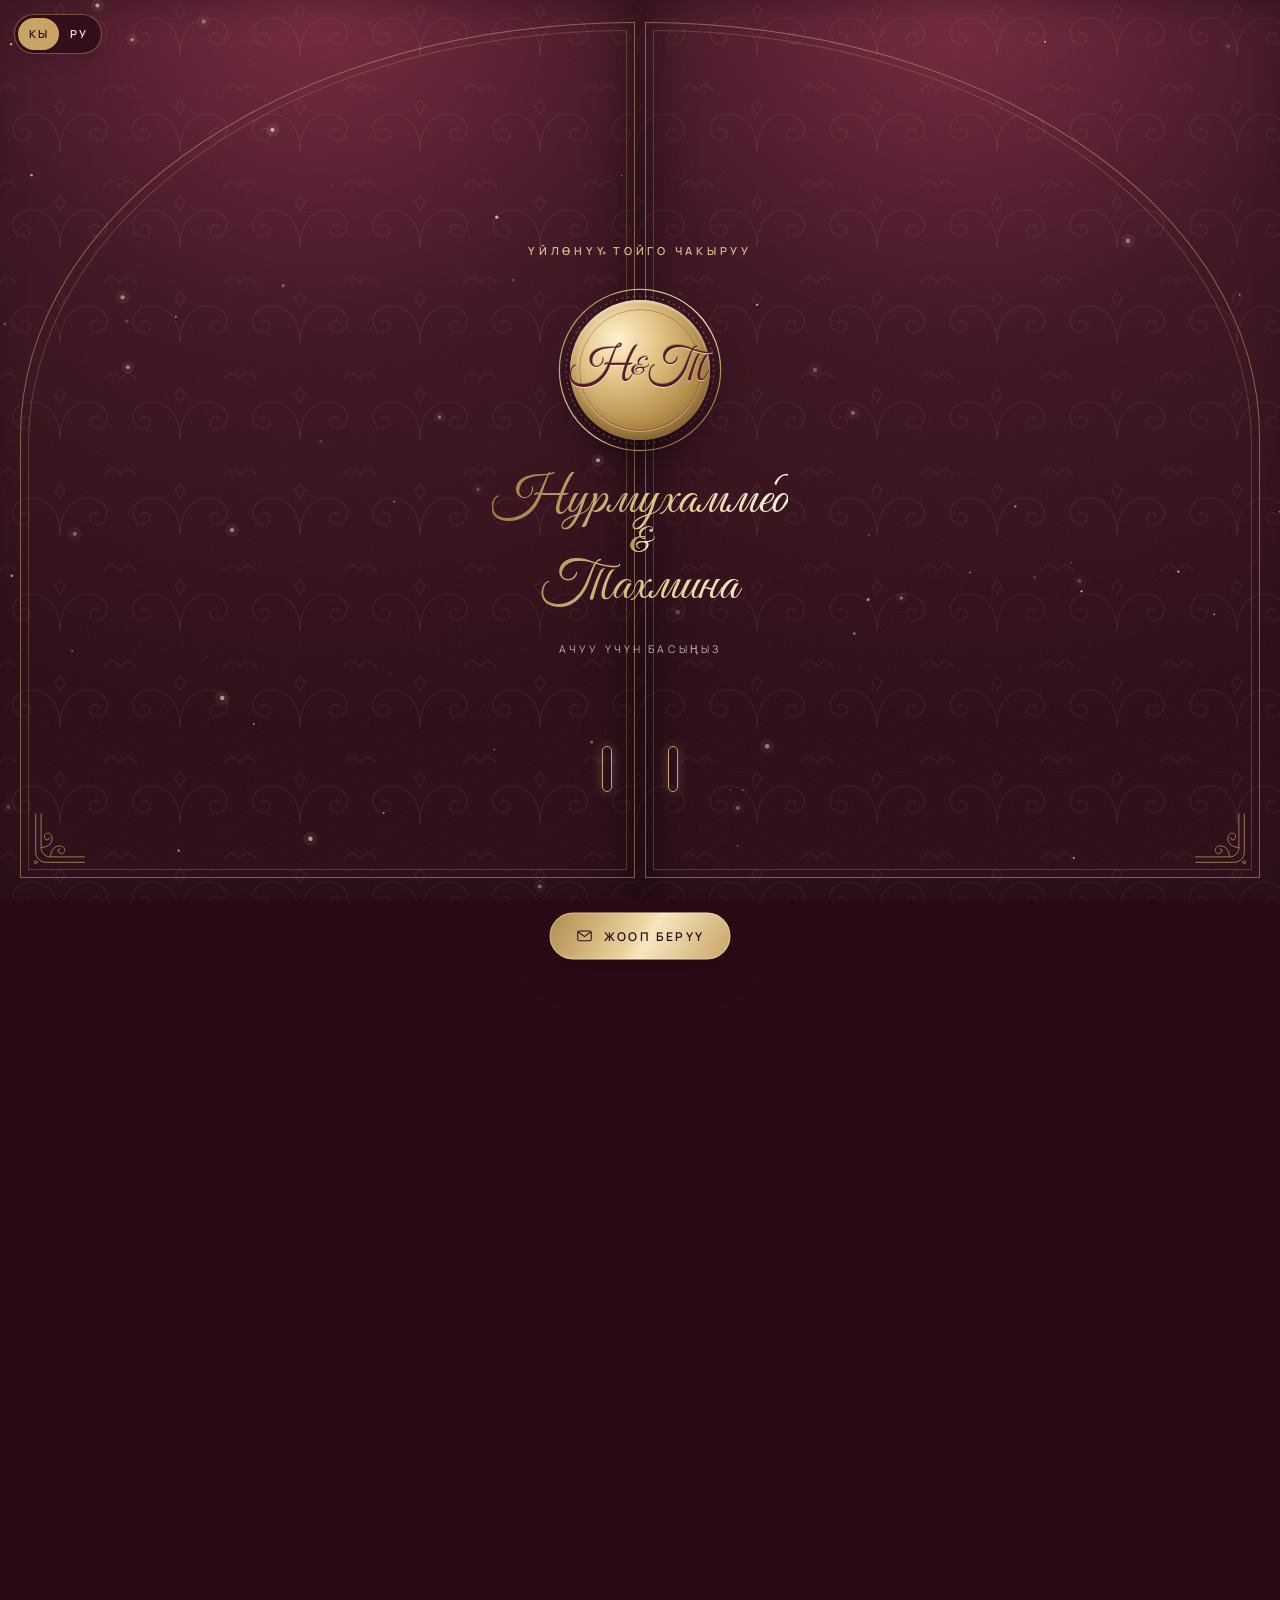
==== v1/index.html @ 1dcaf530 "Make «Гүл» the main page; «Жибек» moves to /v1/ - root index.html/style.css is now the blush-and-flo" ====
<!DOCTYPE html>
<html lang="ky">
<head>
  <meta charset="UTF-8">
  <meta name="viewport" content="width=device-width, initial-scale=1.0, viewport-fit=cover">
  <meta name="theme-color" content="#3d1220">
  <title>Нурмухаммед &amp; Тахмина — Үйлөнүү той</title>
  <meta name="description" content="Сиздерди Нурмухаммед жана Тахминанын үйлөнүү тоюна чакырабыз! 7-ноябрь 2026-жыл, ишемби, саат 17:00. «Жетиген» рестораны.">
  <meta property="og:title" content="Нурмухаммед & Тахмина — Үйлөнүү той чакыруусу">
  <meta property="og:description" content="7-ноябрь 2026-жыл, саат 17:00 · «Жетиген» рестораны. Чакырууну ачуу үчүн шилтемени басыңыз.">
  <meta property="og:type" content="website">
  <meta property="og:url" content="https://magamed56.github.io/nurmuhammed-tahmina/v1/">
  <meta property="og:image" content="https://magamed56.github.io/nurmuhammed-tahmina/assets/og.jpg">
  <meta property="og:image:width" content="1080"><meta property="og:image:height" content="1080"><meta property="og:image:type" content="image/jpeg">
  <meta name="twitter:card" content="summary_large_image">
  <link rel="icon" href="data:image/svg+xml,<svg xmlns='http://www.w3.org/2000/svg' viewBox='0 0 100 100'><text y='.9em' font-size='90'>💍</text></svg>">
  <link rel="preconnect" href="https://fonts.googleapis.com">
  <link rel="preconnect" href="https://fonts.gstatic.com" crossorigin>
  <link href="https://fonts.googleapis.com/css2?family=Cormorant+Garamond:ital,wght@0,400;0,500;0,600;1,400;1,500&family=Great+Vibes&family=Manrope:wght@400;500;600&display=swap" rel="stylesheet">
  <link rel="stylesheet" href="style.css?v=__V__">
</head>
<body>

  <!-- ===== Оймо-чийме, белгилер / Орнаменты и иконки ===== -->
  <svg width="0" height="0" style="position:absolute" aria-hidden="true">
    <defs>
      <linearGradient id="g-gold" x1="0" y1="0" x2="1" y2="1">
        <stop offset="0" stop-color="#9c7840"/><stop offset=".35" stop-color="#e7cd92"/><stop offset=".55" stop-color="#f7e8c4"/><stop offset=".75" stop-color="#c9a464"/><stop offset="1" stop-color="#8f6c36"/>
      </linearGradient>
      <!-- Кочкор мүйүз / «бараний рог» -->
      <symbol id="horn" viewBox="0 0 120 64">
        <g fill="none" stroke="currentColor" stroke-width="2" stroke-linecap="round" stroke-linejoin="round">
          <path d="M60 54 C60 32 72 18 88 18 C102 18 110 28 106 38 C102 47 90 46 90 38 C90 32 97 31 99 35"/>
          <path d="M60 54 C60 32 48 18 32 18 C18 18 10 28 14 38 C18 47 30 46 30 38 C30 32 23 31 21 35"/>
          <path d="M60 4 L65 11 L60 18 L55 11 Z"/>
          <path d="M60 54 L60 62"/>
          <path d="M60 30 C66 34 72 34 76 30 M60 30 C54 34 48 34 44 30"/>
        </g>
      </symbol>
      <!-- Бурч / Угловой орнамент -->
      <symbol id="corner" viewBox="0 0 80 80">
        <g fill="none" stroke="currentColor" stroke-width="1.4" stroke-linecap="round">
          <path d="M4 76 L4 20 C4 10 10 4 20 4 L76 4"/>
          <path d="M12 76 L12 26 C12 18 18 12 26 12 L76 12"/>
          <path d="M12 26 C24 26 30 34 28 42 C26 50 16 48 17 41 C18 36 24 36 24 40"/>
          <path d="M26 12 C26 24 34 30 42 28 C50 26 48 16 41 17 C36 18 36 24 40 24"/>
          <circle cx="4" cy="4" r="2"/>
        </g>
      </symbol>
      <!-- Түндүк / Тюндюк -->
      <symbol id="rays" viewBox="0 0 200 200"><g id="rays-g" fill="none" stroke="currentColor" stroke-linecap="round" stroke-width="1.2"></g></symbol>
      <symbol id="tunduk" viewBox="0 0 200 200">
        <g fill="none" stroke="currentColor" stroke-linecap="round">
          <circle cx="100" cy="100" r="44" stroke-width="2.2"/>
          <circle cx="100" cy="100" r="37" stroke-width="1.2"/>
          <g stroke-width="2">
            <path d="M66 88 Q100 78 134 88"/><path d="M63 100 Q100 90 137 100"/><path d="M66 112 Q100 102 134 112"/>
            <path d="M88 66 Q78 100 88 134"/><path d="M100 63 Q90 100 100 137"/><path d="M112 66 Q102 100 112 134"/>
          </g>
        </g>
      </symbol>
      <symbol id="i-clock" viewBox="0 0 24 24"><g fill="none" stroke="currentColor" stroke-width="1.4" stroke-linecap="round" stroke-linejoin="round"><circle cx="12" cy="12" r="9"/><path d="M12 7v5l3.2 2"/></g></symbol>
      <symbol id="i-flower" viewBox="0 0 24 24"><g fill="none" stroke="currentColor" stroke-width="1.3" stroke-linecap="round"><ellipse cx="12" cy="4.6" rx="2.9" ry="3.9"/><ellipse cx="12" cy="4.6" rx="2.9" ry="3.9" transform="rotate(72 12 10)"/><ellipse cx="12" cy="4.6" rx="2.9" ry="3.9" transform="rotate(144 12 10)"/><ellipse cx="12" cy="4.6" rx="2.9" ry="3.9" transform="rotate(216 12 10)"/><ellipse cx="12" cy="4.6" rx="2.9" ry="3.9" transform="rotate(288 12 10)"/><circle cx="12" cy="10" r="1.8"/><path d="M12 17v6M12 20.5c1.5-1.8 3.2-2.2 4.5-1.8"/></g></symbol>
      <symbol id="i-camera" viewBox="0 0 24 24"><g fill="none" stroke="currentColor" stroke-width="1.4" stroke-linecap="round" stroke-linejoin="round"><rect x="3" y="7" width="18" height="13" rx="3"/><path d="M8.5 7l1.4-2.5h4.2L15.5 7"/><circle cx="12" cy="13.5" r="3.6"/></g></symbol>
      <symbol id="i-heart" viewBox="0 0 24 24"><path fill="none" stroke="currentColor" stroke-width="1.4" stroke-linejoin="round" d="M12 20s-7.5-4.6-7.5-10.2A4.2 4.2 0 0 1 12 7.4a4.2 4.2 0 0 1 7.5 2.4C19.5 15.4 12 20 12 20z"/></symbol>
      <symbol id="i-rings" viewBox="0 0 24 24"><g fill="none" stroke="currentColor" stroke-width="1.4"><circle cx="9" cy="14" r="5.5"/><circle cx="15" cy="14" r="5.5"/><path d="M7.5 5.5 9 3.5l1.5 2" stroke-linejoin="round"/></g></symbol>
      <symbol id="i-letter" viewBox="0 0 24 24"><g fill="none" stroke="currentColor" stroke-width="1.4" stroke-linejoin="round"><rect x="3" y="6" width="18" height="13" rx="2"/><path d="M3.5 7l8.5 6.5L20.5 7"/></g></symbol>
      <symbol id="i-gift" viewBox="0 0 24 24"><g fill="none" stroke="currentColor" stroke-width="1.4" stroke-linejoin="round"><rect x="4" y="10" width="16" height="10" rx="1"/><rect x="3" y="7" width="18" height="3" rx="1"/><path d="M12 7v13M12 7c-1.5-3.5-6-3.5-5 0M12 7c1.5-3.5 6-3.5 5 0"/></g></symbol>
      <symbol id="i-music" viewBox="0 0 24 24"><g fill="none" stroke="currentColor" stroke-width="1.4" stroke-linecap="round"><path d="M9 18V6l10-2v12"/><circle cx="7" cy="18" r="2"/><circle cx="17" cy="16" r="2"/></g></symbol>
      <symbol id="i-dress" viewBox="0 0 24 24"><path fill="none" stroke="currentColor" stroke-width="1.4" stroke-linejoin="round" d="M9.5 3h5l-1 4.5L18 20.5H6l4.5-13z"/></symbol>
      <symbol id="i-pin" viewBox="0 0 24 24"><g fill="none" stroke="currentColor" stroke-width="1.4" stroke-linejoin="round"><path d="M12 21s-7-6.2-7-11a7 7 0 0 1 14 0c0 4.8-7 11-7 11z"/><circle cx="12" cy="10" r="2.5"/></g></symbol>
      <symbol id="i-cal" viewBox="0 0 24 24"><g fill="none" stroke="currentColor" stroke-width="1.4" stroke-linecap="round"><rect x="3" y="5" width="18" height="16" rx="2"/><path d="M3 10h18M8 3v4M16 3v4"/></g></symbol>
      <symbol id="i-send" viewBox="0 0 24 24"><path fill="none" stroke="currentColor" stroke-width="1.4" stroke-linejoin="round" d="M21 3 10 14M21 3l-7 18-4-7-7-4z"/></symbol>
    </defs>
  </svg>

  <!-- ===== Мукаба: эки эшик / Обложка: двери ===== -->
  <div id="intro" class="intro">
    <div class="door door--l"><div class="door__frame"><svg class="door__corner door__corner--tl"><use href="#corner"/></svg><svg class="door__corner door__corner--bl"><use href="#corner"/></svg><i class="door__handle"></i></div></div>
    <div class="door door--r"><div class="door__frame"><svg class="door__corner door__corner--tr"><use href="#corner"/></svg><svg class="door__corner door__corner--br"><use href="#corner"/></svg><i class="door__handle"></i></div></div>
    <canvas id="dust" class="intro__dust" aria-hidden="true"></canvas>
    <div class="intro__content">
      <p class="intro__guest" id="intro-guest" hidden></p>
      <p class="intro__kicker" data-i18n="coverKicker">Үйлөнүү тойго чакыруу</p>
      <button id="open-btn" class="seal" type="button" aria-label="Чакырууну ачуу">
        <svg class="seal__ring" viewBox="0 0 200 200" aria-hidden="true">
          <circle cx="100" cy="100" r="96" fill="none" stroke="url(#g-gold)" stroke-width="1.5"/>
          <circle cx="100" cy="100" r="88" fill="none" stroke="url(#g-gold)" stroke-width=".8" stroke-dasharray="2 5"/>
        </svg>
        <span class="seal__disc">
          <span class="seal__mono"><span data-cfg="groomInitial">Н</span><i>&amp;</i><span data-cfg="brideInitial">Т</span></span>
        </span>
      </button>
      <p class="intro__names"><span data-cfg="groom">Нурмухаммед</span><i>&amp;</i><span data-cfg="bride">Тахмина</span></p>
      <p class="intro__tap"><span data-i18n="tap">Ачуу үчүн басыңыз</span></p>
    </div>
  </div>

  <div class="lang" id="lang" role="group" aria-label="Тил / Язык">
    <button type="button" data-lang="ky" class="is-active">КЫ</button>
    <button type="button" data-lang="ru">РУ</button>
  </div>
  <button id="music-btn" class="music-btn" type="button" aria-label="Музыка" aria-pressed="false">
    <span class="music-btn__bars"><i></i><i></i><i></i><i></i></span>
  </button>
  <audio id="bg-music" loop preload="auto"></audio>
  <canvas id="fx" class="fx" aria-hidden="true"></canvas>
  <div class="progress" aria-hidden="true"></div>

  <main id="page" class="page">

    <!-- ===== Башкы экран ===== -->
    <header class="hero" id="hero">
      <canvas id="hero-dust" class="hero__dust" aria-hidden="true"></canvas>
      <div class="arch">
        <svg class="arch__corner arch__corner--bl" aria-hidden="true"><use href="#corner"/></svg>
        <svg class="arch__corner arch__corner--br" aria-hidden="true"><use href="#corner"/></svg>
        <div class="arch__inner">
          <div class="arch__photo" id="hero-photo" hidden></div>
          <svg class="tunduk" viewBox="0 0 200 200" aria-hidden="true"><g class="tunduk__rays"><use href="#rays"/></g><use href="#tunduk"/></svg>
          <p class="hero__guest" id="guest" hidden></p>
          <p class="hero__kicker" data-i18n="heroKicker">Үйлөнүү той</p>
          <h1 class="hero__names">
            <span class="hero__name" data-cfg="groom">Нурмухаммед</span>
            <span class="hero__amp">&amp;</span>
            <span class="hero__name" data-cfg="bride">Тахмина</span>
          </h1>
          <div class="hero__date">
            <span class="hero__month" data-cfg="monthName">Ноябрь</span>
            <div class="hero__row">
              <span class="hero__side" data-cfg="weekday">Ишемби</span>
              <span class="hero__day" data-cfg="dateDay">07</span>
              <span class="hero__side" data-cfg="timeStart">17:00</span>
            </div>
            <span class="hero__year" data-cfg="dateYear">2026</span>
          </div>
          <p class="hero__venue" data-cfg="venueName">«Жетиген» рестораны</p>
        </div>
      </div>
      <a href="#invite" class="scroll-hint" aria-label="Төмөн"><span></span></a>
    </header>

    <!-- ===== Чакыруу ===== -->
    <section id="invite" class="sec sec--invite">
      <div class="wrap reveal">
        <svg class="orn" aria-hidden="true"><use href="#horn"/></svg>
        <p class="kicker" data-i18n="kInvite">Чакыруу</p>
        <h2 class="title" data-cfg="inviteTitle">Урматтуу коноктор!</h2>
        <div class="card card--orn invite-card"><p class="lead" data-cfg="inviteText"></p></div>
      </div>
    </section>

    <!-- ===== Той салтанаты ===== -->
    <section class="sec sec--date" id="date">
      <div class="wrap reveal">
        <svg class="orn" aria-hidden="true"><use href="#horn"/></svg>
        <p class="kicker" data-i18n="kDate">Той салтанаты</p>
        <h2 class="title" data-cfg="dateLong">7-ноябрь 2026-жыл</h2>
        <p class="sub"><span data-cfg="weekday">Ишемби</span> · <span data-i18n="at">саат</span> <strong data-cfg="timeRange">17:00</strong></p>
        <div class="cal card" id="calendar" aria-label="Календарь"></div>
        <a id="cal-btn" class="btn btn--line" href="#" target="_blank" rel="noopener"><svg class="btn__ic"><use href="#i-cal"/></svg><span data-i18n="calBtn">Календарга кошуу</span></a>
      </div>
    </section>

    <!-- ===== Тойго чейин ===== -->
    <section class="sec sec--dark sec--countdown">
      <div class="wrap reveal">
        <svg class="orn orn--light" aria-hidden="true"><use href="#horn"/></svg>
        <p class="kicker kicker--light" data-i18n="kCountdown">Тойго чейин</p>
        <h2 class="title title--light" data-i18n="countdownTitle">Калды</h2>
        <div id="countdown" class="cd" aria-live="polite">
          <div class="cd__item"><span class="cd__num" data-unit="days">00</span><span class="cd__label" data-i18n="days">күн</span></div>
          <div class="cd__item"><span class="cd__num" data-unit="hours">00</span><span class="cd__label" data-i18n="hours">саат</span></div>
          <div class="cd__item"><span class="cd__num" data-unit="minutes">00</span><span class="cd__label" data-i18n="minutes">мүнөт</span></div>
          <div class="cd__item"><span class="cd__num" data-unit="seconds">00</span><span class="cd__label" data-i18n="seconds">секунд</span></div>
        </div>
      </div>
    </section>

    <!-- ===== Дарегибиз ===== -->
    <section class="sec sec--venue" id="venue">
      <div class="wrap reveal">
        <svg class="orn" aria-hidden="true"><use href="#horn"/></svg>
        <p class="kicker" data-i18n="kVenue">Дарегибиз</p>
        <h2 class="title" data-cfg="venueName">«Жетиген» рестораны</h2>
        <p class="sub" data-cfg="addressLine" hidden></p>
        <div class="map-arch">
          <iframe id="map" title="Карта" loading="lazy" referrerpolicy="no-referrer-when-downgrade" allowfullscreen hidden></iframe>
          <div class="map-arch__empty" id="map-empty">
            <svg class="map-arch__pin" aria-hidden="true"><use href="#i-pin"/></svg>
            <p class="map-arch__name" data-cfg="venueName">«Жетиген» рестораны</p>
            <p class="map-arch__time"><span data-cfg="dateShort">07.11.2026</span> · <span data-cfg="timeStart">17:00</span></p>
          </div>
        </div>
        <div class="btn-row">
          <a id="route-btn" class="btn btn--gold" href="#" target="_blank" rel="noopener"><svg class="btn__ic"><use href="#i-pin"/></svg><span data-i18n="routeBtn">Картадан кароо</span></a>
        </div>
      </div>
    </section>

    <!-- ===== Той ээлери ===== -->
    <section class="sec sec--hosts" id="hosts">
      <div class="wrap reveal">
        <svg class="orn" aria-hidden="true"><use href="#horn"/></svg>
        <p class="kicker" data-i18n="kHosts">Той ээлери</p>
        <div class="hosts" id="hosts-list"></div>
        <p class="hosts__text" data-cfg="hostsText">Сиздерди ак дасторконубуздун кадырлуу коногу болууга чакырабыз</p>
      </div>
    </section>

    <!-- ===== Эскертүү ===== -->
    <section class="sec sec--notes" id="notes-sec">
      <div class="wrap reveal">
        <svg class="orn" aria-hidden="true"><use href="#horn"/></svg>
        <p class="kicker" data-i18n="kNotes">Эскертүү</p>
        <h2 class="title" data-i18n="notesTitle">Маанилүү маалымат</h2>
        <div id="notes" class="notes"></div>
      </div>
    </section>

    <!-- ===== Суроо (RSVP) ===== -->
    <section id="rsvp" class="sec sec--rsvp">
      <div class="wrap reveal">
        <svg class="orn" aria-hidden="true"><use href="#horn"/></svg>
        <p class="kicker" data-i18n="kRsvp">Суроо</p>
        <h2 class="title" data-i18n="rsvpTitle">Тойго келесизби?</h2>
        <p class="sub" data-i18n="rsvpSub">Жообуңузду алдын ала билдирип коюңуз</p>

        <div class="card form-card">
          <form id="rsvp-form" class="form" novalidate>
            <label class="field">
              <span class="field__label" data-i18n="nameLabel">Аты-жөнүңүз</span>
              <input type="text" name="name" required maxlength="80" placeholder="Мисалы: Айбек Асанов" data-i18n-ph="namePh" autocomplete="name">
              <small class="field__hint" data-i18n="nameHint">Жубайыңыз менен келе турчу болсоңуз, анын да атын кошо жазып кетиңиз</small>
            </label>
            <fieldset class="field">
              <legend class="field__label" data-i18n="rsvpTitle">Тойго келесизби?</legend>
              <div class="choices">
                <label class="choice"><input type="radio" name="attend" value="yes" checked><span class="choice__box"><svg><use href="#i-heart"/></svg><span data-i18n="yes">Келемин</span></span></label>
                <label class="choice"><input type="radio" name="attend" value="both"><span class="choice__box"><svg><use href="#i-rings"/></svg><span data-i18n="both">Жубайым менен келемин</span></span></label>
                <label class="choice"><input type="radio" name="attend" value="no"><span class="choice__box"><svg><use href="#i-letter"/></svg><span data-i18n="no">Келе албаймын</span></span></label>
              </div>
            </fieldset>
            <div class="field" id="guests-field">
              <span class="field__label" id="guests-label" data-i18n="guestsLabel">Канча адам келесиз?</span>
              <div class="stepper" role="group" aria-labelledby="guests-label">
                <button type="button" class="stepper__btn" data-step="-1" aria-label="−">−</button>
                <output class="stepper__val" id="guests-val">1</output>
                <button type="button" class="stepper__btn" data-step="1" aria-label="+">+</button>
              </div>
              <input type="hidden" name="guests" value="1">
            </div>
            <label class="field">
              <span class="field__label" data-i18n="wishLabel">Каалоо (милдеттүү эмес)</span>
              <textarea name="wish" rows="3" placeholder="Жаш үй-бүлөгө бир-эки жылуу сөз…" data-i18n-ph="wishPh" maxlength="300"></textarea>
            </label>
            <button id="rsvp-submit" class="btn btn--gold btn--wide" type="submit"><svg class="btn__ic"><use href="#i-send"/></svg><span data-i18n="submit">Жөнөтүү</span></button>
            <p class="form__note" id="form-note" role="status"></p>
          </form>

          <div id="rsvp-success" class="success" hidden>
            <svg class="success__heart" viewBox="0 0 24 24" aria-hidden="true"><use href="#i-heart"/></svg>
            <h3 id="thanks-title" data-i18n="thanks">Рахмат!</h3>
            <p id="thanks-text" data-i18n-html="received">Жообуңуз кабыл алынды.<br>Сизди тойдо күтөбүз.</p>
            <p class="success__answer" id="answer-echo"></p>
            <button type="button" class="btn btn--line btn--small" id="change-btn"><span data-i18n="change">Жоопту өзгөртүү</span></button>
          </div>
        </div>
      </div>
    </section>

    <!-- ===== Аягы ===== -->
    <footer class="footer">
      <div class="footer__band" aria-hidden="true"></div>
      <div class="wrap reveal">
        <svg class="tunduk tunduk--small" viewBox="0 0 200 200" aria-hidden="true"><g class="tunduk__rays"><use href="#rays"/></g><use href="#tunduk"/></svg>
        <p class="footer__text" data-cfg="closingText">Сиздерди чыдамсыздык менен күтөбүз!</p>
        <p class="footer__names"><span data-cfg="groom">Нурмухаммед</span><i>&amp;</i><span data-cfg="bride">Тахмина</span></p>
        <p class="footer__date" data-cfg="dateShort">07.11.2026</p>
      </div>
    </footer>
  </main>

  <a href="#rsvp" class="cta" id="cta" aria-hidden="true" tabindex="-1"><svg class="btn__ic"><use href="#i-letter"/></svg><span data-i18n="cta">Жооп берүү</span></a>

  <script src="../config.js?v=__V__"></script>
  <script src="../script.js?v=__V__"></script>
</body>
</html>
---- v1/style.css ----
/* =====================================================================
   Үйлөнүү тойго чакыруу — «Жибек» (бордо, пил сөөгү, алтын)
   Приглашение: бордо, слоновая кость, золото, кыргызский орнамент
   ===================================================================== */
:root {
  --wine-950: #1f0810;
  --wine-900: #2a0b15;
  --wine-800: #3d1220;
  --wine-700: #561a2d;
  --wine-600: #6e2439;
  --ivory: #f7f0e5;
  --ivory-2: #f0e6d6;
  --paper: #fffaf2;
  --gold-1: #9c7840;
  --gold-2: #c9a464;
  --gold-3: #e7cd92;
  --gold-4: #f7e8c4;
  --ink: #3a2a2c;
  --muted: #8a776f;
  --line: rgba(156, 120, 64, .32);
  --foil: linear-gradient(100deg, #9c7840 0%, #e7cd92 28%, #fff4d8 44%, #d6b574 58%, #9c7840 78%, #e7cd92 100%);
  --serif: "Cormorant Garamond", Georgia, "Times New Roman", serif;
  --script: "Great Vibes", "Cormorant Garamond", cursive;
  --sans: "Manrope", system-ui, -apple-system, "Segoe UI", Roboto, sans-serif;
  --ease: cubic-bezier(.2, .7, .2, 1);
  --pattern: url("data:image/svg+xml,%3Csvg xmlns='http://www.w3.org/2000/svg' width='120' height='96' viewBox='0 0 120 96'%3E%3Cg fill='none' stroke='%23e7cd92' stroke-opacity='.075' stroke-width='1.2' stroke-linecap='round'%3E%3Cpath d='M60 54C60 32 72 18 88 18C102 18 110 28 106 38C102 47 90 46 90 38C90 32 97 31 99 35'/%3E%3Cpath d='M60 54C60 32 48 18 32 18C18 18 10 28 14 38C18 47 30 46 30 38C30 32 23 31 21 35'/%3E%3Cpath d='M60 4L65 11L60 18L55 11Z'/%3E%3Cpath d='M0 90L8 84L16 90M104 90L112 84L120 90'/%3E%3C/g%3E%3C/svg%3E");
  --noise: url("data:image/svg+xml,%3Csvg xmlns='http://www.w3.org/2000/svg' width='160' height='160'%3E%3Cfilter id='n'%3E%3CfeTurbulence type='fractalNoise' baseFrequency='.85' numOctaves='2' stitchTiles='stitch'/%3E%3CfeColorMatrix values='0 0 0 0 1 0 0 0 0 1 0 0 0 0 1 0 0 0 .05 0'/%3E%3C/filter%3E%3Crect width='100%25' height='100%25' filter='url(%23n)'/%3E%3C/svg%3E");
  --velvet: var(--noise), var(--pattern), radial-gradient(120% 80% at 50% 0%, #74283d 0%, var(--wine-800) 48%, var(--wine-900) 100%);
}

* { box-sizing: border-box; }
html { scroll-behavior: smooth; -webkit-text-size-adjust: 100%; background: var(--wine-900); overflow-x: hidden; }
body {
  margin: 0; min-height: 100vh;
  font-family: var(--serif); font-size: 20px; line-height: 1.6;
  color: var(--ink); background: var(--ivory);
  overflow-x: hidden; -webkit-font-smoothing: antialiased;
  font-variant-numeric: lining-nums;
}
body.locked { overflow: hidden; height: 100vh; }
h1, h2, h3, p { margin: 0; font-weight: 400; }
a { color: inherit; }
button { font: inherit; color: inherit; }
svg use { pointer-events: none; }
.foil, .hero__amp, .intro__names i, .footer__names i, .intro__names, .footer__names, .cd__num {
  background: var(--foil); background-size: 220% auto;
  -webkit-background-clip: text; background-clip: text; color: transparent;
  animation: foil 7s linear infinite;
}
@keyframes foil { to { background-position: -220% 0; } }
.hero__amp { background-image: linear-gradient(100deg, #8a6631 0%, #c9a464 30%, #e6c98c 45%, #a8823f 62%, #8a6631 80%, #c9a464 100%); }

/* ---------- Баскычтар / Кнопки ---------- */
.btn {
  position: relative; display: inline-flex; align-items: center; justify-content: center; gap: .7em;
  padding: 15px 30px; border-radius: 999px; border: 1px solid transparent;
  font-family: var(--sans); font-size: 12.5px; font-weight: 600; letter-spacing: .2em; text-transform: uppercase;
  text-decoration: none; cursor: pointer; overflow: hidden; -webkit-tap-highlight-color: transparent;
  transition: transform .35s var(--ease), box-shadow .35s, background-color .35s, color .35s, border-color .35s;
}
.btn > * { position: relative; z-index: 1; }
.btn__ic { width: 18px; height: 18px; flex: none; }
.btn--gold {
  color: var(--wine-900);
  background: linear-gradient(120deg, #b08a4e, #e9d09a 45%, #f6e6bf 55%, #c9a464);
  box-shadow: 0 10px 26px rgba(156, 120, 64, .35), inset 0 1px 0 rgba(255, 255, 255, .5);
}
.btn--gold::after {
  content: ""; position: absolute; inset: 0; z-index: 0;
  background: linear-gradient(110deg, transparent 35%, rgba(255, 255, 255, .65) 50%, transparent 65%);
  transform: translateX(-120%); animation: shine 4.5s ease-in-out 1.5s infinite;
}
@keyframes shine { 0%, 60% { transform: translateX(-120%); } 85%, 100% { transform: translateX(120%); } }
.btn--gold:hover { transform: translateY(-2px); box-shadow: 0 16px 34px rgba(156, 120, 64, .45); }
.btn--gold:disabled { opacity: .65; cursor: wait; }
.btn--line { color: var(--wine-800); border-color: var(--gold-2); background: transparent; }
.btn--line:hover { background: var(--wine-800); border-color: var(--wine-800); color: var(--gold-4); transform: translateY(-2px); }
.btn--small { padding: 11px 22px; font-size: 11px; }
.btn--wide { width: 100%; }
.btn-row { display: flex; flex-wrap: wrap; gap: 12px; justify-content: center; }
.btn:focus-visible, .choice input:focus-visible + .choice__box, .stepper__btn:focus-visible, .seal:focus-visible { outline: 2px solid var(--gold-2); outline-offset: 3px; }
.ripple { position: absolute; border-radius: 50%; background: rgba(255, 255, 255, .45); transform: scale(0); animation: ripple .8s ease-out forwards; pointer-events: none; z-index: 0; }
@keyframes ripple { to { transform: scale(2.4); opacity: 0; } }

/* ---------- Мукаба: эшиктер / Обложка: двери ---------- */
.intro { position: fixed; inset: 0; z-index: 100; perspective: 1800px; overflow: hidden; transition: opacity .8s ease, visibility .8s; }
.intro.is-hidden { opacity: 0; visibility: hidden; pointer-events: none; }
.door {
  position: absolute; top: 0; bottom: 0; width: 50.2%;
  background: var(--velvet); background-size: 160px 160px, 120px 96px, 100% 100%;
  backface-visibility: hidden; transition: transform 1.7s cubic-bezier(.65, 0, .25, 1), filter 1.7s;
  will-change: transform;
}
.door--l { left: 0; transform-origin: left center; background-position: 0 0, 0 0, 100% 0; box-shadow: inset -18px 0 40px rgba(0, 0, 0, .35); }
.door--r { right: 0; transform-origin: right center; background-position: 0 0, 60px 0, 0 0; box-shadow: inset 18px 0 40px rgba(0, 0, 0, .35); }
.door__frame { position: absolute; top: max(22px, env(safe-area-inset-top)); bottom: 22px; border: 1px solid rgba(201, 164, 100, .55); }
.door__frame::before { content: ""; position: absolute; inset: 7px; border: 1px solid rgba(201, 164, 100, .28); border-radius: inherit; }
.door--l .door__frame { left: 20px; right: 8px; border-top-left-radius: 100% min(calc(50vw - 28px), 46vh); }
.door--r .door__frame { right: 20px; left: 8px; border-top-right-radius: 100% min(calc(50vw - 28px), 46vh); }
.door__corner { position: absolute; width: 54px; height: 54px; color: var(--gold-2); opacity: .75; }
.door__corner--bl { left: 12px; bottom: 12px; transform: scaleY(-1); }
.door__corner--br { right: 12px; bottom: 12px; transform: scale(-1, -1); }
.door__corner--tl, .door__corner--tr { display: none; }
.door__handle { position: absolute; bottom: 10%; width: 10px; height: 46px; border: 1.5px solid var(--gold-2); border-radius: 6px; box-shadow: 0 0 12px rgba(231, 205, 146, .25); }
.door--l .door__handle { right: 22px; }
.door--r .door__handle { left: 22px; }
.intro.is-open .door--l { transform: rotateY(88deg); filter: brightness(.5); }
.intro.is-open .door--r { transform: rotateY(-88deg); filter: brightness(.5); }
.intro__dust { position: absolute; inset: 0; width: 100%; height: 100%; pointer-events: none; }
.intro__content {
  position: absolute; inset: 0; display: flex; flex-direction: column; align-items: center; justify-content: center;
  padding: 24px; text-align: center; color: var(--ivory); cursor: pointer;
  transition: opacity .6s ease, transform .9s var(--ease);
}
.intro.is-open .intro__content { opacity: 0; transform: scale(1.06); pointer-events: none; }
.intro__guest { font-family: var(--serif); font-style: italic; font-weight: 500; font-size: clamp(24px, 6.6vw, 30px); color: var(--gold-3); margin-bottom: 6px; animation: rise 1.2s var(--ease) .2s both; }
.intro__kicker { font-family: var(--sans); font-size: 11px; font-weight: 600; letter-spacing: .34em; text-transform: uppercase; color: var(--gold-3); opacity: .9; animation: rise 1.2s var(--ease) .35s both; }
.intro__names { display: flex; flex-direction: column; align-items: center; font-family: var(--script); font-size: clamp(38px, 11vw, 54px); line-height: 1.05; margin-top: 18px; animation: rise 1.2s var(--ease) .8s both, foil 7s linear infinite; }
.intro__names i { font-style: normal; font-size: .62em; line-height: .9; }
.intro__tap { margin-top: 26px; font-family: var(--sans); font-size: 10.5px; letter-spacing: .3em; text-transform: uppercase; color: rgba(247, 240, 229, .72); animation: rise 1.2s var(--ease) 1.1s both; }
.intro__tap span { display: inline-block; animation: breathe 2.4s ease-in-out 2.2s infinite; }
@keyframes rise { from { opacity: 0; transform: translateY(16px); } }
@keyframes breathe { 50% { opacity: .45; } }

.seal { position: relative; width: 168px; height: 168px; margin-top: 26px; padding: 0; border: 0; background: none; cursor: pointer; border-radius: 50%; animation: pop 1.2s cubic-bezier(.3, 1.4, .5, 1) .5s both; -webkit-tap-highlight-color: transparent; }
.seal__ring { position: absolute; inset: 0; width: 100%; height: 100%; animation: spin 40s linear infinite; }
.seal__disc {
  position: absolute; inset: 14px; border-radius: 50%; display: grid; place-items: center;
  background: radial-gradient(circle at 34% 28%, #fff1cf 0%, #e3c487 30%, #b8914f 62%, #866330 100%);
  box-shadow: 0 14px 34px rgba(0, 0, 0, .45), inset 0 2px 3px rgba(255, 255, 255, .55), inset 0 -6px 14px rgba(90, 60, 20, .45);
}
.seal__disc::before { content: ""; position: absolute; inset: 9px; border-radius: 50%; border: 1px solid rgba(90, 60, 20, .35); box-shadow: 0 1px 0 rgba(255, 255, 255, .4); }
.seal__disc::after { content: ""; position: absolute; inset: -16px; border-radius: 50%; box-shadow: 0 0 0 0 rgba(231, 205, 146, .45); animation: pulse 2.6s ease-out 2s infinite; }
.seal__mono { position: relative; left: -2px; font-family: var(--script); font-size: 44px; line-height: 1; color: var(--wine-700); text-shadow: 0 1px 0 rgba(255, 240, 210, .7), 0 -1px 0 rgba(80, 50, 15, .35); white-space: nowrap; }
.seal__mono i { font-style: normal; font-size: .55em; padding: 0 .12em 0 .02em; vertical-align: .2em; }
.intro.is-open .seal { animation: sealGo .9s var(--ease) forwards; }
@keyframes pop { from { opacity: 0; transform: scale(.6); } }
@keyframes spin { to { transform: rotate(360deg); } }
@keyframes pulse { 0% { box-shadow: 0 0 0 0 rgba(231, 205, 146, .45); } 100% { box-shadow: 0 0 0 26px rgba(231, 205, 146, 0); } }
@keyframes sealGo { 30% { transform: scale(.9); } 100% { transform: scale(1.5); opacity: 0; } }

/* ---------- Үстүңкү баскычтар / Верхние кнопки ---------- */
.lang {
  position: fixed; top: max(14px, env(safe-area-inset-top)); left: 14px; z-index: 120; display: flex; padding: 3px;
  border-radius: 999px; background: rgba(42, 11, 21, .78); border: 1px solid rgba(201, 164, 100, .45); box-shadow: 0 6px 18px rgba(31, 8, 16, .18);
  -webkit-backdrop-filter: blur(8px); backdrop-filter: blur(8px);
}
.lang button { border: 0; background: none; color: var(--gold-4); font-family: var(--sans); font-size: 11px; font-weight: 600; letter-spacing: .14em; padding: 7px 11px; border-radius: 999px; cursor: pointer; transition: background .3s, color .3s; }
.lang button.is-active { background: var(--gold-2); color: var(--wine-900); }
.music-btn {
  position: fixed; top: max(14px, env(safe-area-inset-top)); right: 14px; z-index: 120; width: 44px; height: 44px; border-radius: 50%;
  display: grid; place-items: center; cursor: pointer; border: 1px solid rgba(201, 164, 100, .5);
  background: rgba(42, 11, 21, .78); box-shadow: 0 6px 18px rgba(31, 8, 16, .18); -webkit-backdrop-filter: blur(8px); backdrop-filter: blur(8px);
  opacity: 0; transform: scale(.7); pointer-events: none; transition: opacity .5s, transform .5s var(--ease);
}
.music-btn.is-visible { opacity: 1; transform: none; pointer-events: auto; }
.music-btn__bars { display: flex; align-items: flex-end; gap: 3px; height: 16px; }
.music-btn__bars i { width: 3px; height: 4px; background: var(--gold-3); border-radius: 2px; }
.music-btn.is-playing .music-btn__bars i { animation: bar 1s ease-in-out infinite; }
.music-btn.is-playing .music-btn__bars i:nth-child(2) { animation-delay: -.3s; }
.music-btn.is-playing .music-btn__bars i:nth-child(3) { animation-delay: -.6s; }
.music-btn.is-playing .music-btn__bars i:nth-child(4) { animation-delay: -.15s; }
@keyframes bar { 50% { height: 16px; } }
.progress { position: fixed; top: 0; left: 0; right: 0; height: 2px; z-index: 110; background: linear-gradient(90deg, var(--gold-1), var(--gold-3)); transform-origin: 0 50%; transform: scaleX(var(--sp, 0)); }
.fx { position: fixed; inset: 0; width: 100%; height: 100%; z-index: 90; pointer-events: none; }

/* ---------- Башкы экран / Главный экран ---------- */
.hero {
  position: relative; min-height: 100vh; min-height: 100svh; overflow: hidden;
  display: flex; flex-direction: column; align-items: center; justify-content: center;
  padding: max(72px, calc(env(safe-area-inset-top) + 64px)) 16px 72px;
  background: var(--velvet); background-size: 160px 160px, 120px 96px, 100% 100%;
}
.hero__dust { position: absolute; inset: 0; width: 100%; height: 100%; pointer-events: none; }
.arch {
  --aw: min(88vw, 430px);
  position: relative; width: var(--aw); text-align: center;
  border-radius: calc(var(--aw) / 2) calc(var(--aw) / 2) 18px 18px;
  background: radial-gradient(120% 70% at 50% 0%, #fffdf8 0%, var(--paper) 40%, var(--ivory) 100%);
  box-shadow: 0 40px 80px rgba(0, 0, 0, .45), 0 0 0 1px rgba(231, 205, 146, .5), 0 0 60px rgba(231, 205, 146, .12);
  opacity: 0; transform: translateY(40px) scale(.97);
}
.arch::before, .arch::after { content: ""; position: absolute; pointer-events: none; border: 1px solid var(--gold-2); }
.arch::before { inset: 10px; border-radius: calc((var(--aw) - 20px) / 2) calc((var(--aw) - 20px) / 2) 12px 12px; }
.arch::after { inset: 16px; border-color: var(--line); border-radius: calc((var(--aw) - 32px) / 2) calc((var(--aw) - 32px) / 2) 8px 8px; }
.arch__corner { position: absolute; width: 48px; height: 48px; bottom: 20px; color: var(--gold-2); z-index: 1; }
.arch__corner--bl { left: 20px; transform: scaleY(-1); }
.arch__corner--br { right: 20px; transform: scale(-1, -1); }
.arch__inner { position: relative; z-index: 1; padding: 34px 28px 54px; display: flex; flex-direction: column; align-items: center; }
.arch__photo { width: 64%; aspect-ratio: 1; border-radius: 50%; margin: 6px auto 6px; background: var(--hero-img) center / cover no-repeat; box-shadow: 0 0 0 6px var(--paper), 0 0 0 7px var(--gold-2), 0 18px 40px rgba(61, 18, 32, .25); }
.tunduk { width: 132px; height: 132px; color: var(--gold-2); margin-bottom: 2px; overflow: visible; }
.arch__photo:not([hidden]) + .tunduk { display: none; }
.tunduk__rays { transform-origin: 100px 100px; animation: spin 90s linear infinite; opacity: .85; }
.tunduk use { stroke-dasharray: 600; }
.hero__guest { font-family: var(--serif); font-style: italic; font-weight: 500; font-size: clamp(22px, 6vw, 27px); color: var(--gold-1); line-height: 1.2; margin: 2px 0 4px; }
.hero__kicker { font-family: var(--sans); font-size: 11px; font-weight: 600; letter-spacing: .36em; text-transform: uppercase; color: var(--gold-1); }
.hero__names { display: flex; flex-direction: column; align-items: center; margin: 8px 0 14px; font-family: var(--script); line-height: 1.02; color: var(--wine-700); }
.hero__name { font-size: clamp(46px, 13.4vw, 66px); white-space: nowrap; }
.hero__amp { font-size: clamp(30px, 8vw, 40px); line-height: .9; margin: -2px 0 -4px; }
.hero__date { display: flex; flex-direction: column; align-items: center; gap: 6px; font-family: var(--sans); color: var(--wine-800); }
.hero__month, .hero__year { font-size: 11.5px; font-weight: 600; letter-spacing: .38em; text-transform: uppercase; color: var(--gold-1); padding-left: .38em; }
.hero__row { display: flex; align-items: center; gap: 14px; }
.hero__side { min-width: 86px; padding: 7px 0; border-top: 1px solid var(--gold-2); border-bottom: 1px solid var(--gold-2); font-size: 11px; font-weight: 600; letter-spacing: .22em; text-transform: uppercase; }
.hero__day { font-family: var(--serif); font-size: 60px; font-weight: 500; line-height: 1; color: var(--wine-700); }
.hero__venue { margin-top: 14px; font-style: italic; font-size: 19px; color: var(--muted); }
.scroll-hint { position: absolute; bottom: max(18px, env(safe-area-inset-bottom)); left: 50%; width: 24px; height: 38px; margin-left: -12px; border: 1px solid rgba(231, 205, 146, .6); border-radius: 14px; opacity: 0; transition: opacity 1s 1.4s; }
.scroll-hint span { position: absolute; top: 7px; left: 50%; width: 3px; height: 8px; margin-left: -1.5px; border-radius: 2px; background: var(--gold-3); animation: wheel 2s ease-in-out infinite; }
@keyframes wheel { 0% { opacity: 0; transform: translateY(0); } 30% { opacity: 1; } 100% { opacity: 0; transform: translateY(12px); } }

/* Башкы экрандын пайда болушу / Появление главного экрана */
body.opened .arch { opacity: 1; transform: none; transition: opacity 1.2s ease .2s, transform 1.4s var(--ease) .2s; }
body.opened .scroll-hint { opacity: 1; }
.arch__inner > * { opacity: 0; transform: translateY(14px); }
body.opened .arch__inner > * { opacity: 1; transform: none; transition: opacity 1s ease calc(.5s + var(--n, 0) * .14s), transform 1.1s var(--ease) calc(.5s + var(--n, 0) * .14s); }
body.opened .tunduk use { animation: draw 3s ease-out .6s both; }
@keyframes draw { from { stroke-dashoffset: 600; } to { stroke-dashoffset: 0; } }

/* ---------- Бөлүмдөр / Разделы ---------- */
.sec { position: relative; padding: 92px 0; text-align: center; }
.sec--invite { background: var(--ivory); }
.sec--date { background: linear-gradient(var(--ivory), var(--ivory-2)); }
.sec--venue { background: var(--ivory); }
.sec--hosts { background: linear-gradient(var(--ivory), var(--ivory-2)); }
.sec--notes { background: var(--ivory-2); }
.sec--rsvp { background: linear-gradient(var(--ivory-2), var(--ivory)); padding-bottom: 110px; }
.sec--dark { background: var(--velvet); background-size: 160px 160px, 120px 96px, 100% 100%; color: var(--ivory); }
.wrap { width: min(620px, 100% - 36px); margin: 0 auto; }
.orn { display: block; width: 70px; height: 38px; margin: 0 auto 12px; color: var(--gold-2); }
.orn--light { color: var(--gold-3); }
.kicker { font-family: var(--sans); font-size: 11px; font-weight: 600; letter-spacing: .34em; text-transform: uppercase; color: var(--gold-1); padding-left: .34em; }
.kicker--light { color: var(--gold-3); }
.title { font-family: var(--serif); font-weight: 500; font-size: clamp(32px, 8.4vw, 46px); line-height: 1.15; color: var(--wine-800); margin: 10px 0 14px; }
.title--light { color: var(--ivory); }
.sub { font-size: 20px; color: var(--muted); }
.sub strong { color: var(--wine-700); font-weight: 600; }
.card { position: relative; background: var(--paper); border: 1px solid var(--line); border-radius: 6px; box-shadow: 0 24px 50px -24px rgba(61, 18, 32, .22); }
.card--orn::before { content: ""; position: absolute; inset: 7px; border: 1px solid rgba(201, 164, 100, .22); border-radius: 3px; pointer-events: none; }
.card__corner { position: absolute; width: 34px; height: 34px; color: var(--gold-2); pointer-events: none; }
.card__corner--tl { top: 3px; left: 3px; }
.card__corner--tr { top: 3px; right: 3px; transform: scaleX(-1); }
.card__corner--bl { bottom: 3px; left: 3px; transform: scaleY(-1); }
.card__corner--br { bottom: 3px; right: 3px; transform: scale(-1, -1); }
.invite-card { margin-top: 26px; padding: 40px 26px; }
.lead { font-size: 21.5px; line-height: 1.7; color: var(--ink); }
.word { display: inline-block; opacity: 0; filter: blur(6px); transform: translateY(8px); transition: opacity .7s ease, filter .7s ease, transform .7s var(--ease); transition-delay: calc(.35s + var(--w) * .035s); }
.reveal.in .word { opacity: 1; filter: none; transform: none; }

/* Пайда болуу / Появление при прокрутке */
.reveal > * { opacity: 0; transform: translateY(26px); transition: opacity .9s ease calc(var(--n, 0) * .1s), transform 1s var(--ease) calc(var(--n, 0) * .1s); }
.reveal.in > * { opacity: 1; transform: none; }

/* ---------- Календарь ---------- */
.cal { width: min(360px, 100%); margin: 28px auto 26px; padding: 22px 18px 16px; }
.cal__month { font-style: italic; font-size: 25px; color: var(--wine-800); margin-bottom: 10px; }
.cal__grid { display: grid; grid-template-columns: repeat(7, 1fr); row-gap: 4px; }
.cal__grid > div { position: relative; display: grid; place-items: center; height: 40px; font-size: 19px; color: var(--ink); }
.cal__grid .dow { height: 28px; font-family: var(--sans); font-size: 10px; font-weight: 600; letter-spacing: .08em; text-transform: uppercase; color: var(--gold-1); }
.cal__grid .wknd { color: var(--muted); }
.cal__grid .ev { color: var(--wine-700); font-weight: 600; }
.cal__grid .ev svg { position: absolute; left: 50%; top: 50%; width: 52px; height: 48px; margin: -24px 0 0 -26px; overflow: visible; color: var(--gold-1); }
.cal__grid .ev .circ { fill: none; stroke: currentColor; stroke-width: 1.6; stroke-linecap: round; stroke-dasharray: 160; stroke-dashoffset: 160; }
.cal__grid .ev .hrt { fill: var(--wine-600); transform-origin: 40px 4px; transform: scale(0); }
.reveal.in .cal__grid .ev .circ { transition: stroke-dashoffset 1.4s ease 1s; stroke-dashoffset: 0; }
.reveal.in .cal__grid .ev .hrt { transition: transform .6s cubic-bezier(.3, 1.6, .5, 1) 2.1s; transform: scale(1); }

/* ---------- Тойго чейин / Обратный отсчёт ---------- */
.cd { display: grid; grid-template-columns: repeat(4, 1fr); gap: 10px; margin-top: 26px; }
.cd__item {
  position: relative; padding: 26px 0 16px; border-radius: 999px 999px 10px 10px;
  border: 1px solid rgba(201, 164, 100, .5); background: linear-gradient(rgba(255, 255, 255, .06), rgba(255, 255, 255, .015));
}
.cd__item::before { content: ""; position: absolute; inset: 4px; border-radius: inherit; border: 1px solid rgba(201, 164, 100, .18); pointer-events: none; }
.cd__num { display: block; font-family: var(--serif); font-weight: 600; font-size: clamp(32px, 9.6vw, 54px); line-height: 1; font-variant-numeric: lining-nums tabular-nums; }
.cd__num.tick { animation: tick .45s var(--ease), foil 7s linear infinite; }
@keyframes tick { from { transform: translateY(-30%); opacity: .2; } }
.cd__label { display: block; margin-top: 8px; font-family: var(--sans); font-size: 10px; font-weight: 600; letter-spacing: .2em; text-transform: uppercase; color: rgba(247, 240, 229, .7); }
.cd--done { grid-column: 1 / -1; font-style: italic; font-size: 34px; color: var(--gold-3); }

/* ---------- Дарек / Адрес ---------- */
.map-arch {
  position: relative; width: min(400px, 100%); height: 420px; margin: 26px auto 26px; padding: 8px;
  border-radius: 999px 999px 14px 14px; border: 1px solid var(--gold-2); background: var(--paper);
  box-shadow: 0 30px 60px -30px rgba(61, 18, 32, .4);
}
.map-arch iframe, .map-arch__empty { display: block; width: 100%; height: 100%; border: 0; border-radius: 999px 999px 8px 8px; }
.map-arch__empty {
  display: flex; flex-direction: column; align-items: center; justify-content: center; gap: 8px; padding: 30px;
  background: var(--velvet); background-size: 160px 160px, 120px 96px, 100% 100%; color: var(--ivory);
}
.map-arch__empty[hidden], .map-arch iframe[hidden] { display: none; }
.map-arch__pin { width: 46px; height: 46px; color: var(--gold-3); animation: bob 2.6s ease-in-out infinite; }
@keyframes bob { 50% { transform: translateY(-6px); } }
.map-arch__name { font-size: 28px; font-weight: 500; line-height: 1.2; color: var(--gold-4); }
.map-arch__time { font-family: var(--sans); font-size: 11px; font-weight: 600; letter-spacing: .26em; color: var(--gold-3); }

/* ---------- Той ээлери / Хозяева ---------- */
.hosts { display: grid; grid-template-columns: 1fr 1fr; gap: 12px; margin: 22px 0 22px; }
.host {
  position: relative; padding: 46px 10px 24px; border-radius: 999px 999px 8px 8px;
  background: var(--paper); border: 1px solid var(--gold-2); box-shadow: 0 24px 50px -28px rgba(61, 18, 32, .3);
}
.host::before { content: ""; position: absolute; inset: 6px; border-radius: inherit; border: 1px solid var(--line); pointer-events: none; }
.host__label { font-family: var(--sans); font-size: 9.5px; font-weight: 600; letter-spacing: .22em; text-transform: uppercase; color: var(--gold-1); margin-bottom: 6px; }
.host__names { display: flex; flex-direction: column; align-items: center; font-family: var(--script); font-size: clamp(30px, 8.4vw, 42px); line-height: 1.12; color: var(--wine-700); }
.host__names i { font-style: normal; font-size: .62em; color: var(--gold-1); }
.host .orn { width: 46px; height: 24px; margin-bottom: 4px; }
.hosts__text { font-style: italic; font-size: 21px; line-height: 1.55; color: var(--ink); max-width: 30ch; margin: 0 auto; }

/* ---------- Эскертүү / Заметки ---------- */
.notes { display: grid; gap: 12px; margin-top: 22px; text-align: left; }
.note { display: flex; align-items: center; gap: 16px; padding: 18px 18px; }
.note__icon { flex: none; display: grid; place-items: center; width: 54px; height: 54px; border-radius: 50%; color: var(--wine-700); background: radial-gradient(circle at 35% 30%, #fff, var(--ivory-2)); box-shadow: 0 0 0 1px var(--gold-2), 0 0 0 4px var(--paper), 0 0 0 5px var(--line); }
.note__icon svg { width: 26px; height: 26px; }
.note p { font-size: 19px; line-height: 1.45; }

/* ---------- Суроо / Анкета ---------- */
.form-card { margin-top: 26px; padding: 30px 22px 26px; text-align: left; }
.form { display: grid; gap: 22px; }
.form[hidden] { display: none; }
.field { display: grid; gap: 8px; margin: 0; padding: 0; border: 0; min-width: 0; }
.field[hidden] { display: none; }
.field__label { font-family: var(--sans); font-size: 10.5px; font-weight: 600; letter-spacing: .22em; text-transform: uppercase; color: var(--gold-1); padding: 0; }
.field__hint { font-style: italic; font-size: 15.5px; line-height: 1.4; color: var(--muted); }
.field input[type=text], .field textarea {
  width: 100%; padding: 10px 2px; border: 0; border-bottom: 1px solid var(--line); border-radius: 0; background: transparent;
  font-family: var(--serif); font-size: 21px; color: var(--ink); outline: none; resize: none; transition: border-color .3s;
}
.field textarea { border: 1px solid var(--line); border-radius: 10px; padding: 10px 14px; }
.field input:focus, .field textarea:focus { border-color: var(--gold-1); }
.field.is-error input { border-color: #b4474f; animation: shake .4s; }
@keyframes shake { 25% { transform: translateX(-6px); } 75% { transform: translateX(6px); } }
.choices { display: grid; gap: 10px; }
.choice { position: relative; cursor: pointer; -webkit-tap-highlight-color: transparent; }
.choice input { position: absolute; opacity: 0; pointer-events: none; }
.choice__box {
  display: flex; align-items: center; gap: 14px; padding: 14px 16px; border-radius: 12px;
  border: 1px solid var(--line); background: #fff; font-size: 19.5px; line-height: 1.3;
  transition: border-color .3s, background .3s, box-shadow .3s, transform .2s;
}
.choice__box svg { flex: none; width: 24px; height: 24px; color: var(--gold-1); transition: color .3s, transform .4s var(--ease); }
.choice__box::after { content: ""; margin-left: auto; flex: none; width: 18px; height: 18px; border-radius: 50%; border: 1px solid var(--gold-2); transition: background .3s, box-shadow .3s; }
.choice input:checked + .choice__box { border-color: var(--gold-2); background: linear-gradient(120deg, #fffaf0, #fbf0dc); box-shadow: 0 10px 24px -14px rgba(156, 120, 64, .6); }
.choice input:checked + .choice__box svg { color: var(--wine-600); transform: scale(1.12); }
.choice input:checked + .choice__box::after { background: var(--wine-600); box-shadow: inset 0 0 0 3px #fffaf0; }
.choice:active .choice__box { transform: scale(.985); }
.stepper { display: inline-flex; align-items: center; justify-self: start; border: 1px solid var(--line); border-radius: 999px; background: #fff; }
.stepper__btn { width: 46px; height: 46px; border: 0; background: none; font-size: 24px; line-height: 1; color: var(--wine-700); cursor: pointer; border-radius: 50%; -webkit-tap-highlight-color: transparent; }
.stepper__btn:disabled { color: var(--line); cursor: default; }
.stepper__val { min-width: 44px; text-align: center; font-size: 24px; font-weight: 600; color: var(--wine-800); font-variant-numeric: lining-nums tabular-nums; }
.form__note { min-height: 1.2em; text-align: center; font-size: 16px; color: var(--muted); }
.success { text-align: center; padding: 10px 0 4px; }
.success[hidden] { display: none; }
.success__heart { width: 64px; height: 64px; color: var(--wine-600); stroke-dasharray: 60; animation: drawHeart 1.4s ease-out both; }
@keyframes drawHeart { from { stroke-dashoffset: 60; } to { stroke-dashoffset: 0; } }
.success h3 { font-family: var(--script); font-size: 48px; line-height: 1.2; color: var(--wine-700); margin: 4px 0 6px; }
.success p { font-size: 20px; }
.success__answer { margin: 14px 0 18px; font-family: var(--sans); font-size: 12px !important; font-weight: 600; letter-spacing: .14em; text-transform: uppercase; color: var(--gold-1); }

/* ---------- Аягы / Подвал ---------- */
.footer { position: relative; padding: 76px 0 calc(64px + env(safe-area-inset-bottom)); text-align: center; color: var(--ivory); background: var(--velvet); background-size: 160px 160px, 120px 96px, 100% 100%; }
.footer__band {
  position: absolute; top: 0; left: 0; right: 0; height: 30px;
  border-bottom: 1px solid rgba(201, 164, 100, .4);
  background: url("data:image/svg+xml,%3Csvg xmlns='http://www.w3.org/2000/svg' width='60' height='30' viewBox='0 0 120 64'%3E%3Cg fill='none' stroke='%23c9a464' stroke-width='3' stroke-linecap='round'%3E%3Cpath d='M60 54C60 32 72 18 88 18C102 18 110 28 106 38C102 47 90 46 90 38C90 32 97 31 99 35'/%3E%3Cpath d='M60 54C60 32 48 18 32 18C18 18 10 28 14 38C18 47 30 46 30 38C30 32 23 31 21 35'/%3E%3C/g%3E%3C/svg%3E") 0 50% / 60px 30px repeat-x;
  opacity: .7;
}
.tunduk--small { width: 110px; height: 110px; color: var(--gold-3); margin: 0 auto 10px; display: block; }
.footer__text { font-style: italic; font-size: 24px; line-height: 1.4; color: var(--ivory); }
.footer__names { display: flex; flex-direction: column; align-items: center; font-family: var(--script); font-size: clamp(42px, 12vw, 62px); line-height: 1.05; margin: 16px 0 12px; }
.footer__names i { font-style: normal; font-size: .6em; line-height: .9; }
.footer__date { font-family: var(--sans); font-size: 12px; font-weight: 600; letter-spacing: .4em; color: var(--gold-3); padding-left: .4em; }

/* ---------- Жооп берүү баскычы / Плавающая кнопка ответа ---------- */
.cta {
  position: fixed; left: 50%; bottom: calc(16px + env(safe-area-inset-bottom)); z-index: 80;
  display: inline-flex; align-items: center; gap: 10px; padding: 14px 26px; border-radius: 999px; text-decoration: none;
  font-family: var(--sans); font-size: 12px; font-weight: 600; letter-spacing: .2em; text-transform: uppercase; color: var(--wine-900);
  background: linear-gradient(120deg, #b08a4e, #e9d09a 45%, #f6e6bf 55%, #c9a464);
  box-shadow: 0 14px 30px rgba(31, 8, 16, .35), 0 0 0 1px rgba(255, 255, 255, .35) inset;
  transform: translate(-50%, 160%); transition: transform .6s var(--ease);
}
.cta.is-on { transform: translate(-50%, 0); }

@media (min-width: 720px) {
  body { font-size: 21px; }
  .sec { padding: 120px 0; }
  .hosts { gap: 22px; }
  .host { padding: 54px 20px 30px; }
  .invite-card { padding: 52px 54px; }
  .form-card { padding: 40px 44px 34px; }
  .choices { grid-template-columns: repeat(3, 1fr); }
  .choice__box { flex-direction: column; text-align: center; gap: 10px; padding: 20px 12px; height: 100%; justify-content: center; }
  .choice__box::after { margin: 4px auto 0; }
}
@media (max-width: 360px) {
  .hero__side { min-width: 72px; font-size: 10px; letter-spacing: .16em; }
  .hero__day { font-size: 52px; }
  .cd { gap: 6px; }
  .hosts { gap: 8px; }
}
@media (prefers-reduced-motion: reduce) {
  *, *::before, *::after { animation-duration: .01ms !important; animation-iteration-count: 1 !important; transition-duration: .01ms !important; transition-delay: 0s !important; }
  .word { opacity: 1; filter: none; transform: none; }
}
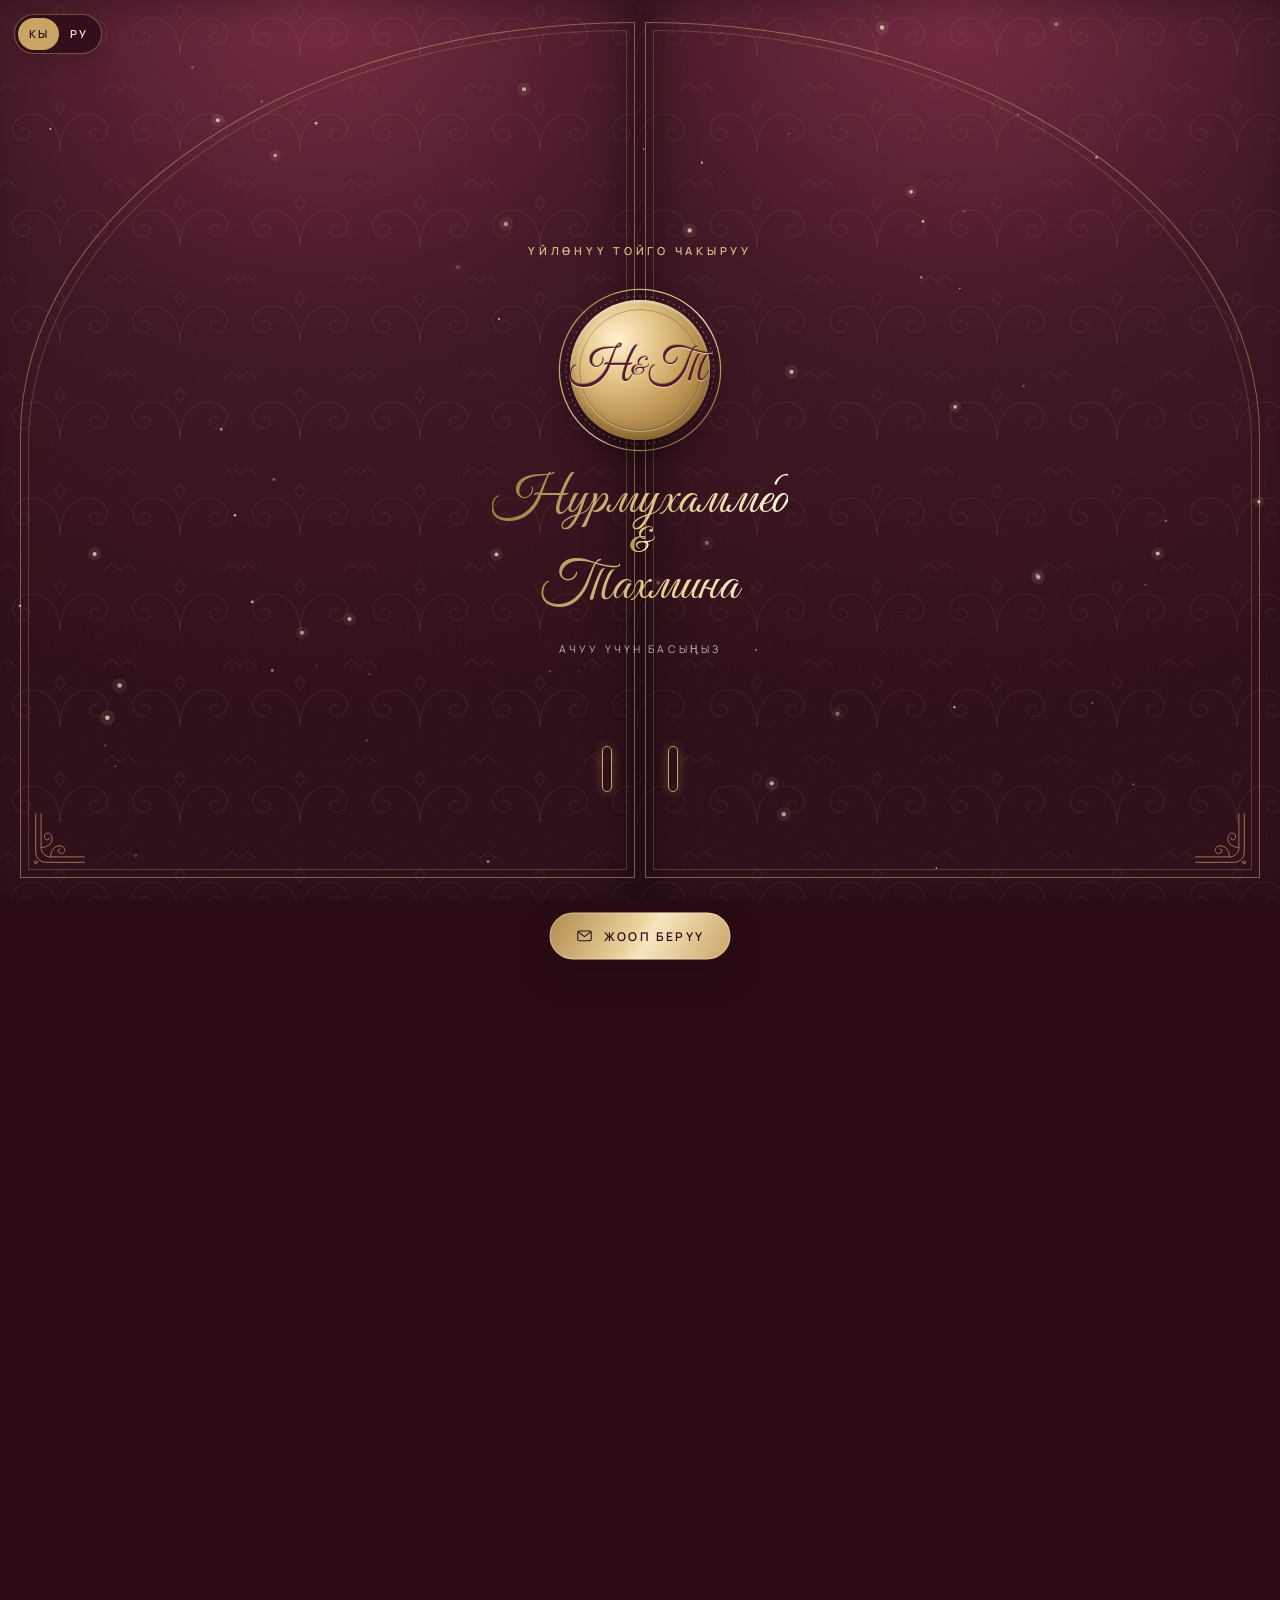
==== commit c2580595: "Link preview: add og:image:secure_url, alt, site_name and locale The live page and og.jpg are served" ====
--- a/v1/index.html
+++ b/v1/index.html
@@ -11,6 +11,10 @@
   <meta property="og:type" content="website">
   <meta property="og:url" content="https://magamed56.github.io/nurmuhammed-tahmina/v1/">
   <meta property="og:image" content="https://magamed56.github.io/nurmuhammed-tahmina/assets/og.jpg">
+  <meta property="og:image:secure_url" content="https://magamed56.github.io/nurmuhammed-tahmina/assets/og.jpg">
+  <meta property="og:image:alt" content="Нурмухаммед & Тахмина — 07.11.2026, «Жетиген» рестораны">
+  <meta property="og:site_name" content="Үйлөнүү той">
+  <meta property="og:locale" content="ky_KG">
   <meta property="og:image:width" content="1080"><meta property="og:image:height" content="1080"><meta property="og:image:type" content="image/jpeg">
   <meta name="twitter:card" content="summary_large_image">
   <link rel="icon" href="data:image/svg+xml,<svg xmlns='http://www.w3.org/2000/svg' viewBox='0 0 100 100'><text y='.9em' font-size='90'>💍</text></svg>">
--- a/v1/style.css
+++ b/v1/style.css
@@ -83,7 +83,7 @@
 @keyframes ripple { to { transform: scale(2.4); opacity: 0; } }
 
 /* ---------- Мукаба: эшиктер / Обложка: двери ---------- */
-.intro { position: fixed; inset: 0; z-index: 100; perspective: 1800px; overflow: hidden; transition: opacity .8s ease, visibility .8s; }
+.intro { touch-action: none; position: fixed; inset: 0; z-index: 100; perspective: 1800px; overflow: hidden; transition: opacity .8s ease, visibility .8s; }
 .intro.is-hidden { opacity: 0; visibility: hidden; pointer-events: none; }
 .door {
   position: absolute; top: 0; bottom: 0; width: 50.2%;
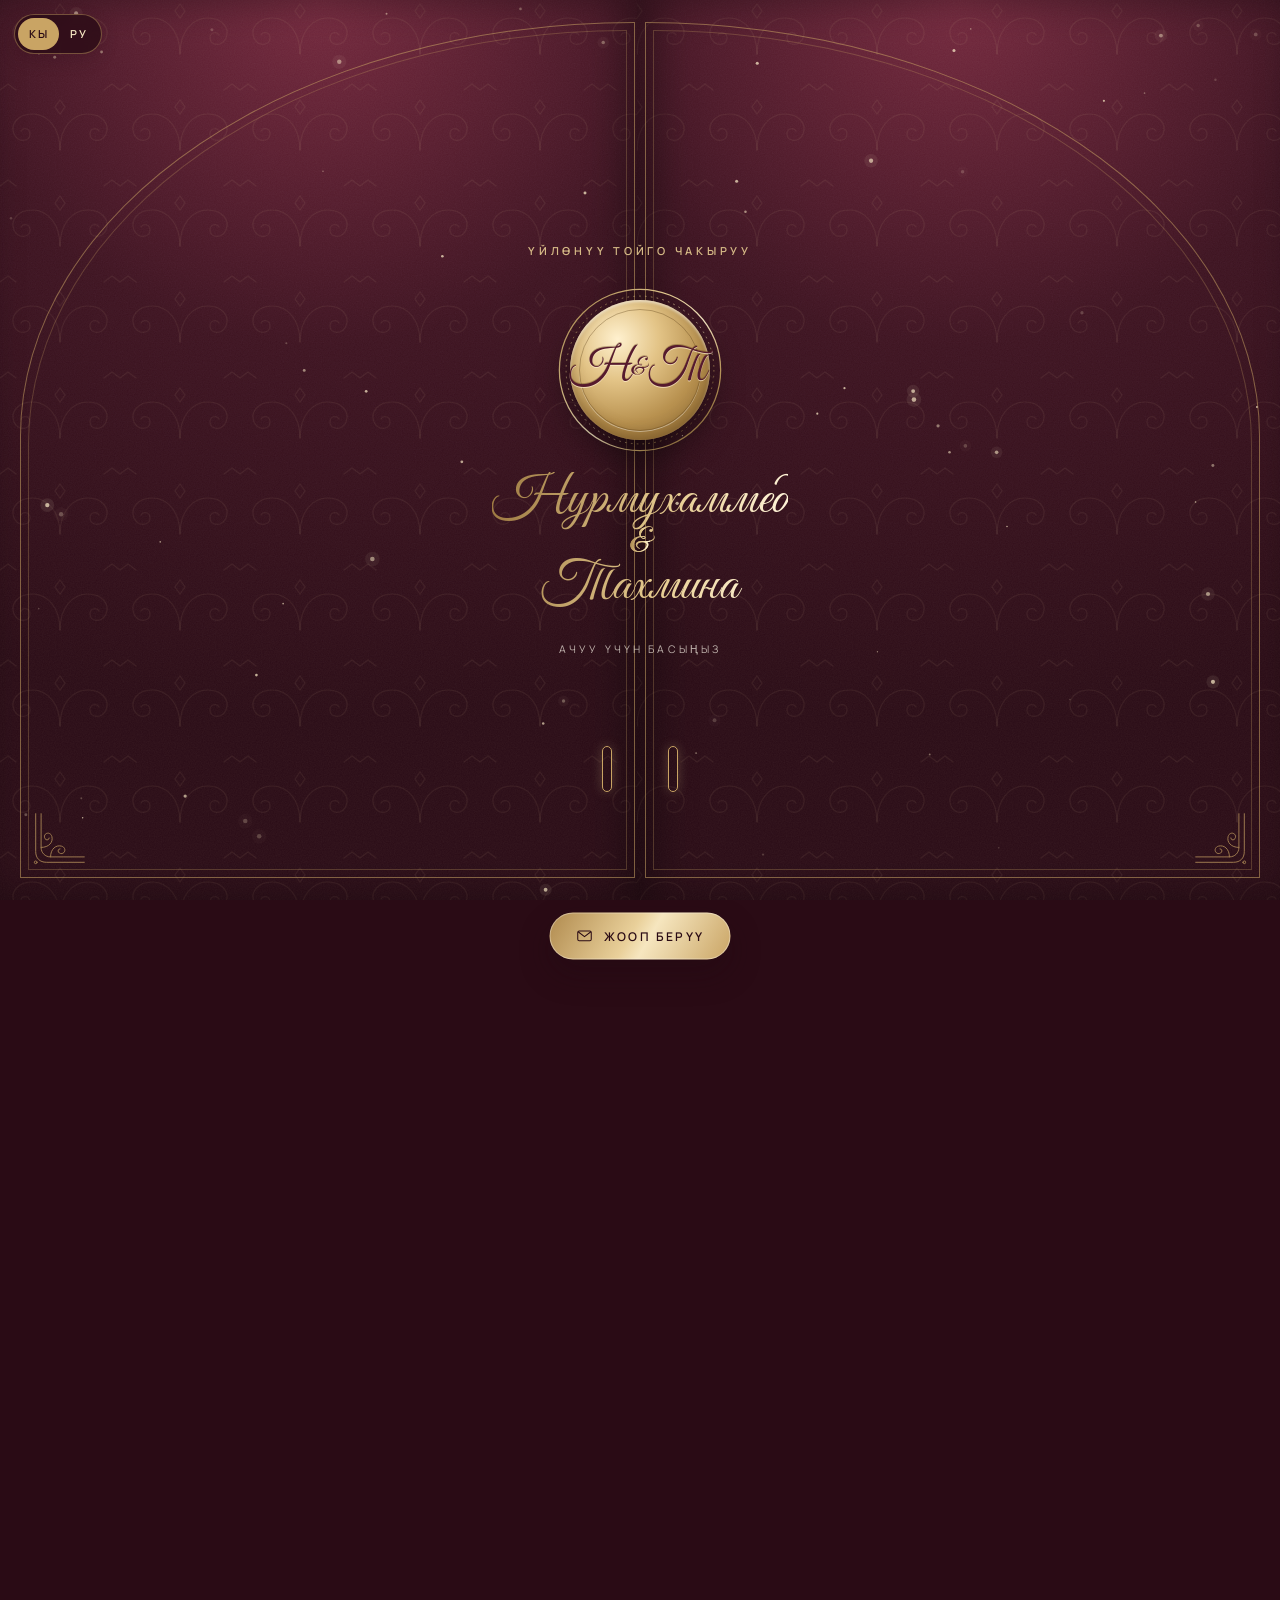
==== commit fc606773: "build c2580595" ====
--- a/v1/index.html
+++ b/v1/index.html
@@ -21,7 +21,7 @@
   <link rel="preconnect" href="https://fonts.googleapis.com">
   <link rel="preconnect" href="https://fonts.gstatic.com" crossorigin>
   <link href="https://fonts.googleapis.com/css2?family=Cormorant+Garamond:ital,wght@0,400;0,500;0,600;1,400;1,500&family=Great+Vibes&family=Manrope:wght@400;500;600&display=swap" rel="stylesheet">
-  <link rel="stylesheet" href="style.css?v=__V__">
+  <link rel="stylesheet" href="style.css?v=c2580595">
 </head>
 <body>
 
@@ -287,7 +287,7 @@
 
   <a href="#rsvp" class="cta" id="cta" aria-hidden="true" tabindex="-1"><svg class="btn__ic"><use href="#i-letter"/></svg><span data-i18n="cta">Жооп берүү</span></a>
 
-  <script src="../config.js?v=__V__"></script>
-  <script src="../script.js?v=__V__"></script>
+  <script src="../config.js?v=c2580595"></script>
+  <script src="../script.js?v=c2580595"></script>
 </body>
 </html>
